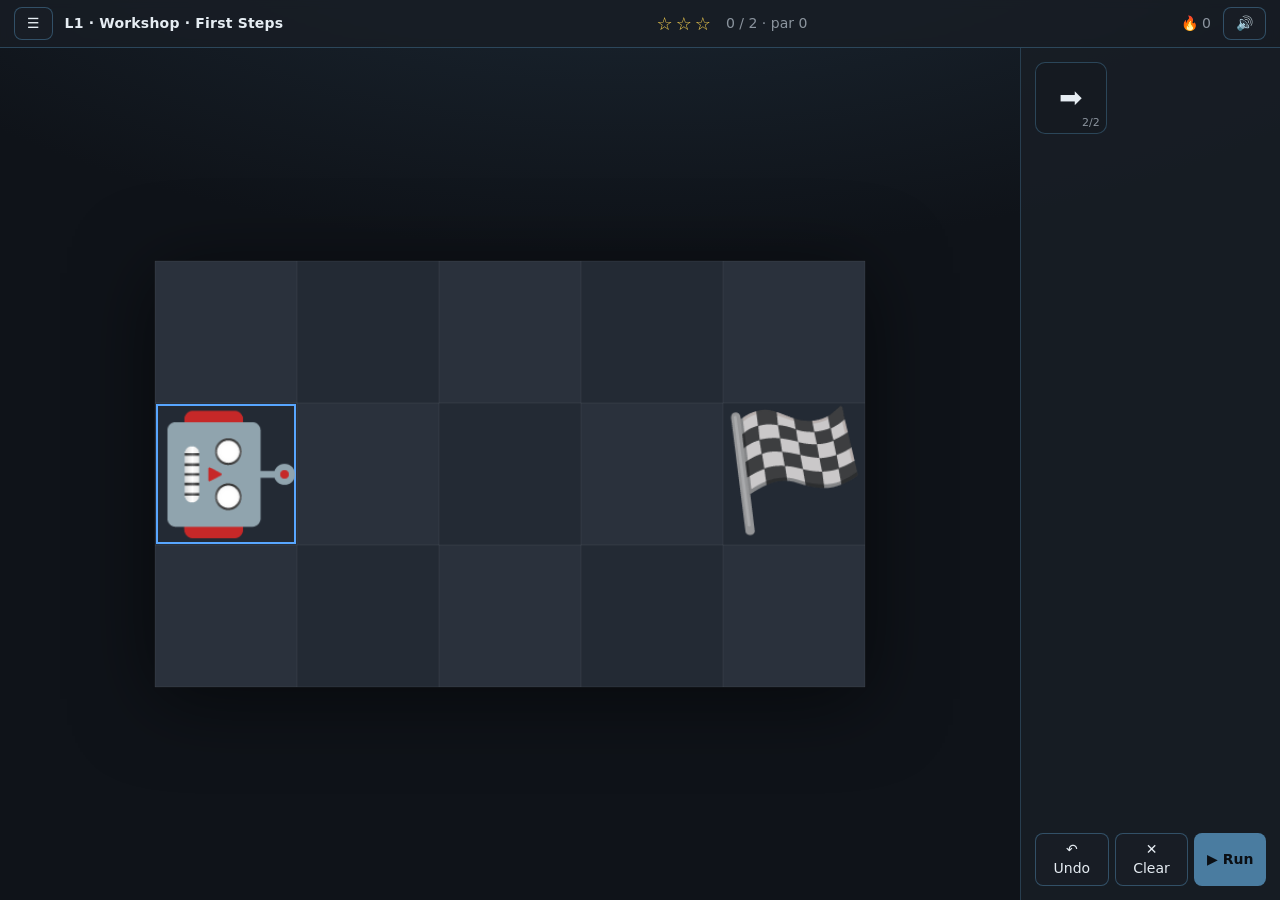
==== index.html @ 4ba372e0 "Add Course Plotter — tiny puzzle game with robots, spaceships, pirates 15-level browser-based puzzle" ====
<!doctype html>
<html lang="en">
<head>
<meta charset="utf-8"/>
<meta name="viewport" content="width=device-width, initial-scale=1, maximum-scale=1, user-scalable=no"/>
<title>Course Plotter</title>
<link rel="stylesheet" href="style.css"/>
</head>
<body>
<div id="app" data-world="1">
  <header id="hud">
    <div class="hud-left">
      <button id="btn-map" title="Level map">☰</button>
      <span id="level-title">L1 · Workshop</span>
    </div>
    <div class="hud-center">
      <span id="stars" class="stars">☆☆☆</span>
      <span id="budget" class="budget">0 / 0</span>
    </div>
    <div class="hud-right">
      <span id="streak" title="3-star streak">🔥 0</span>
      <button id="btn-mute" title="Mute">🔊</button>
    </div>
  </header>

  <main id="stage">
    <canvas id="game" width="720" height="720"></canvas>
    <div id="overlay" class="overlay hidden"></div>
  </main>

  <aside id="tray">
    <div class="tray-tiles" id="tray-tiles"></div>
    <div class="tray-actions">
      <button id="btn-undo" title="Undo (Z)">↶ Undo</button>
      <button id="btn-clear" title="Clear">✕ Clear</button>
      <button id="btn-run" class="primary" title="Run (Space)">▶ Run</button>
      <button id="btn-retry" class="hidden" title="Retry (R)">⟲ Retry</button>
    </div>
  </aside>

  <div id="map-screen" class="screen hidden">
    <header class="screen-head">
      <h2>Course Plotter</h2>
      <button id="btn-close-map">✕</button>
    </header>
    <div id="map-grid" class="map-grid"></div>
    <footer class="screen-foot">
      <button id="btn-daily" class="hidden">🌟 Daily Puzzle</button>
      <span class="meta">Progress saved on this device</span>
    </footer>
  </div>
</div>

<script type="module" src="src/main.js"></script>
</body>
</html>
---- style.css ----
:root {
  --bg: #0e1116;
  --bg-2: #161b22;
  --panel: #1c222c;
  --ink: #e6edf3;
  --ink-dim: #8b949e;
  --accent: #58a6ff;
  --ok: #3fb950;
  --bad: #ff6b6b;
  --gold: #f5cf4e;
  --grid: #2a313c;
  --grid-2: #232a34;
  --unit: #9cdcfe;
  --goal: #3fb950;
  --gem: #f5cf4e;
}

#app[data-world="1"] {
  --bg: #0f1319;
  --accent: #6dc5ff;
  --unit: #cfe3ff;
  --panel: #181d25;
}
#app[data-world="2"] {
  --bg: #0a0a1a;
  --accent: #b48bff;
  --unit: #d6c3ff;
  --panel: #151229;
  --grid: #2b1f52;
  --grid-2: #1d1637;
}
#app[data-world="3"] {
  --bg: #07182a;
  --accent: #ffcf66;
  --unit: #ffe2a3;
  --panel: #0e2136;
  --grid: #123354;
  --grid-2: #0c2440;
}

* { box-sizing: border-box; }
html, body {
  margin: 0; padding: 0;
  background: var(--bg);
  color: var(--ink);
  font: 14px/1.4 system-ui, -apple-system, Segoe UI, Roboto, sans-serif;
  overflow: hidden;
  height: 100%;
}

#app {
  display: grid;
  grid-template-rows: 48px 1fr;
  grid-template-columns: 1fr 260px;
  grid-template-areas:
    "hud hud"
    "stage tray";
  height: 100vh;
  width: 100vw;
  background: radial-gradient(120% 80% at 50% -20%, color-mix(in oklab, var(--accent) 18%, var(--bg)) 0%, var(--bg) 60%);
  transition: background 400ms ease;
}

#hud {
  grid-area: hud;
  display: flex;
  align-items: center;
  justify-content: space-between;
  padding: 0 14px;
  background: color-mix(in oklab, var(--panel) 80%, transparent);
  border-bottom: 1px solid color-mix(in oklab, var(--accent) 25%, transparent);
  backdrop-filter: blur(4px);
  z-index: 2;
}
.hud-left, .hud-center, .hud-right {
  display: flex; gap: 12px; align-items: center;
}
#level-title { font-weight: 600; letter-spacing: .2px; }
.stars { font-size: 18px; color: var(--gold); letter-spacing: 3px; }
.budget { font-variant-numeric: tabular-nums; color: var(--ink-dim); }
#streak { color: var(--ink-dim); font-variant-numeric: tabular-nums; }

button {
  background: var(--panel);
  color: var(--ink);
  border: 1px solid color-mix(in oklab, var(--accent) 30%, transparent);
  border-radius: 8px;
  padding: 6px 12px;
  cursor: pointer;
  font: inherit;
  transition: transform 80ms ease, background 120ms ease;
}
button:hover { background: color-mix(in oklab, var(--panel) 70%, var(--accent) 10%); }
button:active { transform: scale(.96); }
button.primary {
  background: color-mix(in oklab, var(--accent) 60%, var(--panel));
  color: #0b0f14;
  font-weight: 700;
  border: none;
}
button.primary:hover {
  background: color-mix(in oklab, var(--accent) 75%, var(--panel));
}
button.hidden, .hidden { display: none !important; }

#stage {
  grid-area: stage;
  position: relative;
  display: flex;
  align-items: center;
  justify-content: center;
  overflow: hidden;
}
#game {
  background: transparent;
  image-rendering: pixelated;
  max-width: 100%;
  max-height: 100%;
  touch-action: none;
  filter: drop-shadow(0 12px 40px rgba(0,0,0,.55));
}

.overlay {
  position: absolute;
  inset: 0;
  display: flex;
  align-items: center;
  justify-content: center;
  flex-direction: column;
  gap: 10px;
  background: color-mix(in oklab, var(--bg) 65%, transparent);
  backdrop-filter: blur(3px);
  pointer-events: auto;
  animation: fade-in 180ms ease;
}
.overlay h2 { margin: 0; font-size: 28px; }
.overlay p { margin: 0; color: var(--ink-dim); }
.overlay .row { display: flex; gap: 8px; margin-top: 6px; }
.big-stars { font-size: 42px; letter-spacing: 6px; color: var(--gold); }

@keyframes fade-in { from { opacity: 0; transform: translateY(6px); } to { opacity: 1; transform: none; } }
@keyframes pop { 0%{transform:scale(.6); opacity:0} 60%{transform:scale(1.15); opacity:1} 100%{transform:scale(1)} }
.pop { animation: pop 280ms cubic-bezier(.2,.9,.4,1.3); }

#tray {
  grid-area: tray;
  display: flex; flex-direction: column;
  background: color-mix(in oklab, var(--panel) 90%, transparent);
  border-left: 1px solid color-mix(in oklab, var(--accent) 20%, transparent);
  padding: 14px;
  gap: 12px;
}
.tray-tiles {
  display: grid;
  grid-template-columns: repeat(3, 1fr);
  gap: 8px;
  flex: 1;
  align-content: start;
}
.tray-tile {
  aspect-ratio: 1;
  background: color-mix(in oklab, var(--panel) 70%, var(--bg));
  border: 1px solid color-mix(in oklab, var(--accent) 25%, transparent);
  border-radius: 10px;
  display: flex; align-items: center; justify-content: center;
  font-size: 28px;
  cursor: grab;
  user-select: none;
  position: relative;
  transition: transform 100ms ease;
}
.tray-tile:hover { transform: translateY(-2px); }
.tray-tile[data-count="0"] { opacity: .3; cursor: not-allowed; }
.tray-tile .count {
  position: absolute; bottom: 2px; right: 6px;
  font-size: 11px; color: var(--ink-dim);
  font-variant-numeric: tabular-nums;
}
.tray-actions { display: flex; gap: 6px; flex-wrap: wrap; }
.tray-actions button { flex: 1; min-width: 70px; }

.screen {
  position: fixed; inset: 0; z-index: 10;
  background: color-mix(in oklab, var(--bg) 94%, black);
  display: flex; flex-direction: column;
  padding: 20px 24px;
}
.screen-head {
  display: flex; justify-content: space-between; align-items: center;
  margin-bottom: 16px;
}
.screen-head h2 { margin: 0; letter-spacing: .3px; }
.screen-foot {
  display: flex; justify-content: space-between; align-items: center;
  margin-top: 16px;
  color: var(--ink-dim);
  font-size: 12px;
}
.map-grid {
  display: grid;
  grid-template-columns: repeat(5, 1fr);
  gap: 10px;
  max-width: 720px;
  margin: 0 auto;
  width: 100%;
}
.map-cell {
  aspect-ratio: 1.2;
  background: var(--panel);
  border: 1px solid color-mix(in oklab, var(--accent) 25%, transparent);
  border-radius: 12px;
  display: flex; flex-direction: column;
  align-items: center; justify-content: center;
  gap: 4px;
  cursor: pointer;
  transition: transform 120ms ease;
}
.map-cell:hover { transform: translateY(-2px); }
.map-cell .lvl { font-weight: 700; font-size: 18px; }
.map-cell .stars-small { color: var(--gold); letter-spacing: 2px; }
.map-cell.locked { opacity: .35; cursor: not-allowed; }
.map-cell.current { outline: 2px solid var(--accent); }

@media (max-width: 720px) {
  #app {
    grid-template-rows: 48px 1fr auto;
    grid-template-columns: 1fr;
    grid-template-areas:
      "hud"
      "stage"
      "tray";
  }
  #tray { border-left: none; border-top: 1px solid color-mix(in oklab, var(--accent) 20%, transparent); }
  .tray-tiles { grid-template-columns: repeat(6, 1fr); }
  .tray-tile { font-size: 22px; }
}

/* Drag ghost */
.drag-ghost {
  position: fixed; pointer-events: none;
  font-size: 30px; z-index: 999;
  transform: translate(-50%, -50%) scale(1.1);
  filter: drop-shadow(0 4px 6px rgba(0,0,0,.5));
}
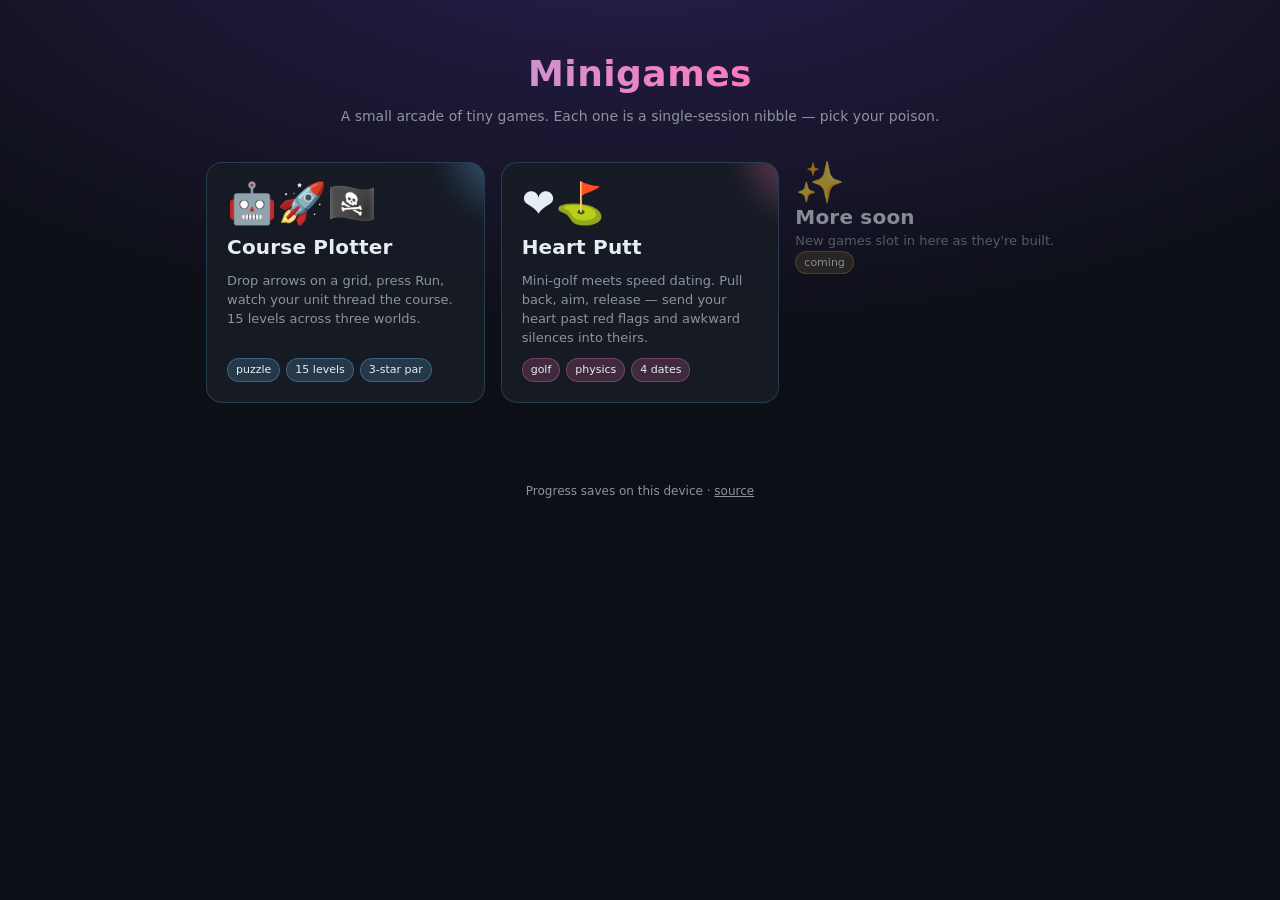
==== commit 880bfe3b: "Restructure into multi-game arcade with landing page + add Heart Putt - Move Course Plotter into cou" ====
--- a/index.html
+++ b/index.html
@@ -2,55 +2,162 @@
 <html lang="en">
 <head>
 <meta charset="utf-8"/>
-<meta name="viewport" content="width=device-width, initial-scale=1, maximum-scale=1, user-scalable=no"/>
-<title>Course Plotter</title>
-<link rel="stylesheet" href="style.css"/>
+<meta name="viewport" content="width=device-width, initial-scale=1"/>
+<title>Minigames</title>
+<style>
+:root {
+  --bg: #0c0f15;
+  --panel: #171c25;
+  --ink: #e6edf3;
+  --ink-dim: #8b949e;
+  --accent: #6dc5ff;
+  --gold: #f5cf4e;
+}
+* { box-sizing: border-box; }
+html, body {
+  margin: 0; padding: 0;
+  background: radial-gradient(140% 90% at 50% -10%, #2a1e4e 0%, var(--bg) 55%);
+  color: var(--ink);
+  font: 16px/1.45 system-ui, -apple-system, Segoe UI, Roboto, sans-serif;
+  min-height: 100dvh;
+}
+header {
+  padding: 48px 24px 12px;
+  text-align: center;
+}
+header h1 {
+  margin: 0 0 6px;
+  font-size: 36px;
+  letter-spacing: 0.5px;
+  background: linear-gradient(90deg, #6dc5ff, #ff7ab8 60%, #f5cf4e);
+  -webkit-background-clip: text;
+  background-clip: text;
+  color: transparent;
+}
+header p {
+  margin: 0;
+  color: var(--ink-dim);
+  font-size: 14px;
+}
+main {
+  max-width: 900px;
+  margin: 0 auto;
+  padding: 24px 16px 80px;
+  display: grid;
+  grid-template-columns: repeat(auto-fill, minmax(260px, 1fr));
+  gap: 16px;
+}
+a.card {
+  display: flex;
+  flex-direction: column;
+  gap: 10px;
+  padding: 20px;
+  background: color-mix(in oklab, var(--panel) 90%, transparent);
+  border: 1px solid color-mix(in oklab, var(--accent) 20%, transparent);
+  border-radius: 16px;
+  text-decoration: none;
+  color: inherit;
+  transition: transform 150ms ease, border-color 150ms ease, background 150ms ease;
+  position: relative;
+  overflow: hidden;
+  min-height: 180px;
+}
+a.card::before {
+  content: "";
+  position: absolute;
+  inset: -40% -40% auto auto;
+  width: 160px; height: 160px;
+  background: radial-gradient(circle, color-mix(in oklab, var(--card-tint, var(--accent)) 50%, transparent) 0%, transparent 70%);
+  filter: blur(10px);
+  pointer-events: none;
+}
+a.card:hover, a.card:focus {
+  transform: translateY(-3px);
+  border-color: var(--card-tint, var(--accent));
+  background: color-mix(in oklab, var(--panel) 80%, var(--card-tint, var(--accent)) 8%);
+}
+.card .emoji {
+  font-size: 40px;
+  line-height: 1;
+}
+.card h2 {
+  margin: 0;
+  font-size: 20px;
+  letter-spacing: 0.2px;
+}
+.card p {
+  margin: 0;
+  color: var(--ink-dim);
+  font-size: 13px;
+}
+.card .tags {
+  margin-top: auto;
+  display: flex;
+  gap: 6px;
+  flex-wrap: wrap;
+}
+.tag {
+  font-size: 11px;
+  padding: 3px 8px;
+  border-radius: 999px;
+  background: color-mix(in oklab, var(--card-tint, var(--accent)) 18%, transparent);
+  color: var(--ink);
+  border: 1px solid color-mix(in oklab, var(--card-tint, var(--accent)) 30%, transparent);
+}
+.card.soon {
+  cursor: not-allowed;
+  opacity: 0.55;
+  pointer-events: none;
+}
+footer {
+  text-align: center;
+  color: var(--ink-dim);
+  font-size: 12px;
+  padding: 0 16px 32px;
+}
+</style>
 </head>
 <body>
-<div id="app" data-world="1">
-  <header id="hud">
-    <div class="hud-left">
-      <button id="btn-map" title="Level map">☰</button>
-      <span id="level-title">L1 · Workshop</span>
+<header>
+  <h1>Minigames</h1>
+  <p>A small arcade of tiny games. Each one is a single-session nibble — pick your poison.</p>
+</header>
+
+<main>
+  <a class="card" href="./course-plotter/" style="--card-tint: #6dc5ff">
+    <span class="emoji">🤖🚀🏴‍☠️</span>
+    <h2>Course Plotter</h2>
+    <p>Drop arrows on a grid, press Run, watch your unit thread the course. 15 levels across three worlds.</p>
+    <div class="tags">
+      <span class="tag">puzzle</span>
+      <span class="tag">15 levels</span>
+      <span class="tag">3-star par</span>
     </div>
-    <div class="hud-center">
-      <span id="stars" class="stars">☆☆☆</span>
-      <span id="budget" class="budget">0 / 0</span>
+  </a>
+
+  <a class="card" href="./heart-putt/" style="--card-tint: #ff7ab8">
+    <span class="emoji">❤️⛳️</span>
+    <h2>Heart Putt</h2>
+    <p>Mini-golf meets speed dating. Pull back, aim, release — send your heart past red flags and awkward silences into theirs.</p>
+    <div class="tags">
+      <span class="tag">golf</span>
+      <span class="tag">physics</span>
+      <span class="tag">4 dates</span>
     </div>
-    <div class="hud-right">
-      <span id="streak" title="3-star streak">🔥 0</span>
-      <button id="btn-mute" title="Mute">🔊</button>
+  </a>
+
+  <div class="card soon" style="--card-tint: #f5cf4e">
+    <span class="emoji">✨</span>
+    <h2>More soon</h2>
+    <p>New games slot in here as they're built.</p>
+    <div class="tags">
+      <span class="tag">coming</span>
     </div>
-  </header>
+  </div>
+</main>
 
-  <main id="stage">
-    <canvas id="game" width="720" height="720"></canvas>
-    <div id="overlay" class="overlay hidden"></div>
-  </main>
-
-  <aside id="tray">
-    <div class="tray-tiles" id="tray-tiles"></div>
-    <div class="tray-actions">
-      <button id="btn-undo" title="Undo (Z)">↶ Undo</button>
-      <button id="btn-clear" title="Clear">✕ Clear</button>
-      <button id="btn-run" class="primary" title="Run (Space)">▶ Run</button>
-      <button id="btn-retry" class="hidden" title="Retry (R)">⟲ Retry</button>
-    </div>
-  </aside>
-
-  <div id="map-screen" class="screen hidden">
-    <header class="screen-head">
-      <h2>Course Plotter</h2>
-      <button id="btn-close-map">✕</button>
-    </header>
-    <div id="map-grid" class="map-grid"></div>
-    <footer class="screen-foot">
-      <button id="btn-daily" class="hidden">🌟 Daily Puzzle</button>
-      <span class="meta">Progress saved on this device</span>
-    </footer>
-  </div>
-</div>
-
-<script type="module" src="src/main.js"></script>
+<footer>
+  Progress saves on this device · <a href="https://github.com/asgeirvisir/Minigames" style="color:inherit">source</a>
+</footer>
 </body>
 </html>
